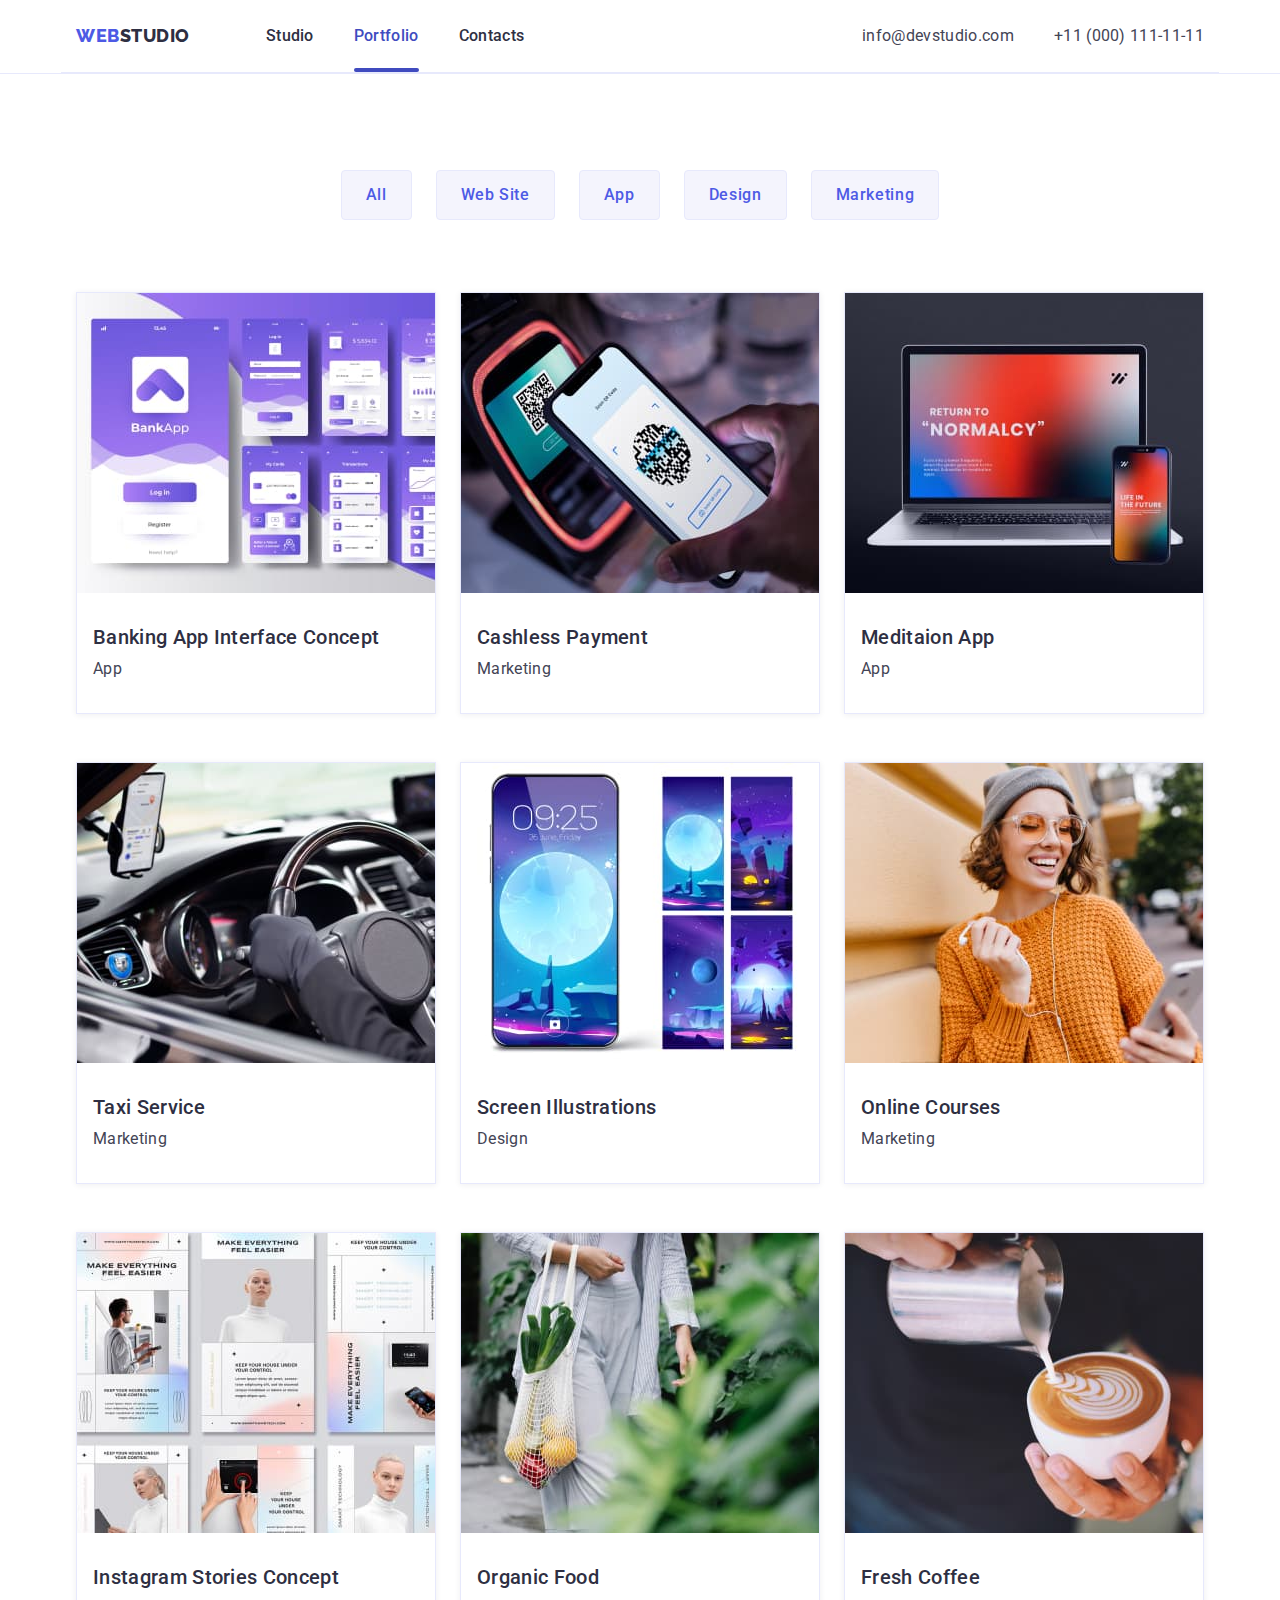
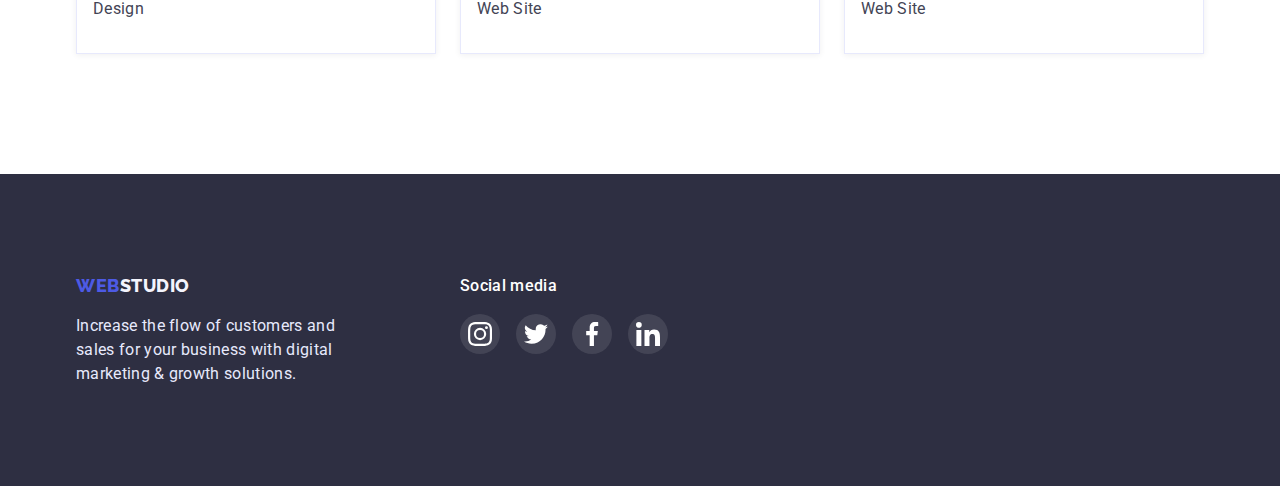
==== portfolio.html @ 42e221d4 "Initial commit" ====
<!DOCTYPE html>
<html lang="en">
  <head>
    <meta charset="UTF-8" />
    <meta http-equiv="X-UA-Compatible" content="IE=edge" />
    <meta name="viewport" content="width=device-width, initial-scale=1.0" />
    <link rel="preconnect" href="https://fonts.googleapis.com" />
    <link rel="preconnect" href="https://fonts.gstatic.com" crossorigin />
    <link
      href="https://fonts.googleapis.com/css2?family=Raleway:wght@800&family=Roboto:wght@400;500;700;900&display=swap"
      rel="stylesheet"
    />
    <link rel="stylesheet" href="./modern-normalize.css" />
    <link rel="stylesheet" href="./css/styles.css" />
    <title>Portfolio</title>
  </head>
  <body class="page">
    <!-- Header -->
    <header class="page-header">
      <div class="container page-header">
        <nav class="header-nav">
          <!-- Logo -->
          <a href="./index.html" class="logo-link link"
            ><span class="logo-web">Web</span>Studio</a
          >
          <!-- Navigation -->
          <ul class="header-nav list">
            <li class="header-nav-list-item">
              <a href="./index.html" class="header-nav link">Studio</a>
            </li>
            <li class="header-nav-list-item">
              <a href="./portfolio.html" class="header-nav link currentLink">Portfolio</a>
            </li>
            <li class="header-nav-list-item">
              <a href="" class="header-nav link">Contacts</a>
            </li>
          </ul>
        </nav>
        <!-- Contacts -->
        <address class="contacts">
          <ul class="contacts list">
            <li class="contact-item">
              <a href="mailto:info@devstudio.com" class="contacts link"
                >info@devstudio.com</a
              >
            </li>
            <li class="contact-item">
              <a href="tel:+110001111111" class="contacts link"
                >+11 (000) 111-11-11</a
              >
            </li>
          </ul>
        </address>
      </div>
    </header>
    <!-- Main conent -->
    <main>
      <!-- Filters -->
      <section class="projects section">
        <div class="container">
          <h2 class="section-title visually-hidden">Filters</h2>
          <ul class="filter-list list">
            <li class="filter-item">
              <button type="button" class="btn-filter">All</button>
            </li>
            <li class="filter-item">
              <button type="button" class="btn-filter">Web Site</button>
            </li>
            <li class="filter-item">
              <button type="button" class="btn-filter">App</button>
            </li>
            <li class="filter-item">
              <button type="button" class="btn-filter">Design</button>
            </li>
            <li class="filter-item">
              <button type="button" class="btn-filter">Marketing</button>
            </li>
          </ul>
          <!-- Projects -->

          <h1 class="section-title visually-hidden">Projects</h1>
          <ul class="project-list list">
            <li class="project-item">
              <a href="" class="project-item-link">
                <div class="item-link-thumb" >
                  <img
                    src="./images/portfolio/card-1.jpg"
                    alt="Banking App Interface Concept"
                    width="360"
                    class="project-img"
                  />
                  <div class="overlay">
                    <p class="overlay-text">
                      14 Stylish and User-Friendly App Design Concepts · Task
                      Manager App · Calorie Tracker App · Exotic Fruit Ecommerce
                      App · Cloud Storage App
                    </p>
                  </div>
                </div >
                <div class="wrapper">
                  <h2 class="project-item-name">
                    Banking App Interface Concept
                  </h2>
                  <p class="project-item-type">App</p>
                </div></a
              >
            </li>
            <li class="project-item">
              <a href="" class="project-item-link">
                <div class="item-link-thumb">
                  <img
                    src="./images/portfolio/card-2.jpg"
                    alt="Cashless Payment"
                    width="360"
                    class="project-img"
                  />
                  <div class="overlay">
                    <p class="overlay-text">
                      14 Stylish and User-Friendly App Design Concepts · Task
                      Manager App · Calorie Tracker App · Exotic Fruit Ecommerce
                      App · Cloud Storage App
                    </p>
                  </div>
                </div >
                <div class="wrapper">
                  <h2 class="project-item-name">Cashless Payment</h2>
                  <p class="project-item-type">Marketing</p>
                </div></a
              >
            </li>
            <li class="project-item">
              <a href="" class="project-item-link">
                <div class="item-link-thumb">
                  <img
                    src="./images/portfolio/card-3.jpg"
                    alt="Meditaion App"
                    width="360"
                    class="project-img"
                  />
                  <div class="overlay">
                    <p class="overlay-text">
                      14 Stylish and User-Friendly App Design Concepts · Task
                      Manager App · Calorie Tracker App · Exotic Fruit Ecommerce
                      App · Cloud Storage App
                    </p>
                  </div>
                </div >
                <div class="wrapper">
                  <h2 class="project-item-name">Meditaion App</h2>
                  <p class="project-item-type">App</p>
                </div></a
              >
            </li>
            <li class="project-item">
              <a href="" class="project-item-link">
                <div class="item-link-thumb" >
                  <img
                    src="./images/portfolio/card-4.jpg"
                    alt="Taxi Service"
                    width="360"
                    class="project-img"
                  />
                  <div class="overlay">
                    <p class="overlay-text">
                      14 Stylish and User-Friendly App Design Concepts · Task
                      Manager App · Calorie Tracker App · Exotic Fruit Ecommerce
                      App · Cloud Storage App
                    </p>
                  </div>
                </div >
                <div class="wrapper">
                  <h2 class="project-item-name">Taxi Service</h2>
                  <p class="project-item-type">Marketing</p>
                </div></a
              >
            </li>
            <li class="project-item">
              <a href="" class="project-item-link">
                <div class="item-link-thumb">
                  <img
                    src="./images/portfolio/card-5.jpg"
                    alt="Screen Illustrations"
                    width="360"
                    class="project-img"
                  />
                  <div class="overlay">
                    <p class="overlay-text">
                      14 Stylish and User-Friendly App Design Concepts · Task
                      Manager App · Calorie Tracker App · Exotic Fruit Ecommerce
                      App · Cloud Storage App
                    </p>
                  </div>
                </div >
                <div class="wrapper">
                  <h2 class="project-item-name">Screen Illustrations</h2>
                  <p class="project-item-type">Design</p>
                </div></a>
            </li>
            <li class="project-item">
              <a href="" class="project-item-link">
                <div class="item-link-thumb"><img
                  src="./images/portfolio/card-6.jpg"
                  alt="Online Courses"
                  width="360"
                  class="project-img"
                />
                <div class="overlay">
                  <p class="overlay-text">
                    14 Stylish and User-Friendly App Design Concepts · Task
                    Manager App · Calorie Tracker App · Exotic Fruit Ecommerce
                    App · Cloud Storage App
                  </p>
                </div>
              </div>
                <div class="wrapper">
                  <h2 class="project-item-name">Online Courses</h2>
                  <p class="project-item-type">Marketing</p>
                </div></a
              >
            </li>
            <li class="project-item">
              <a href="" class="project-item-link">
                <div class="item-link-thumb">
                  <img
                    src="./images/portfolio/card-7.jpg"
                    alt="Instagram Stories Concept"
                    width="360"
                    class="project-img"
                  />
                  <div class="overlay">
                    <p class="overlay-text">
                      14 Stylish and User-Friendly App Design Concepts · Task
                      Manager App · Calorie Tracker App · Exotic Fruit Ecommerce
                      App · Cloud Storage App
                    </p>
                  </div>
                </div >
                <div class="wrapper">
                  <h2 class="project-item-name">Instagram Stories Concept</h2>
                  <p class="project-item-type">Design</p>
                </div></a
              >
            </li>
            <li class="project-item">
              <a href="" class="project-item-link">
                <div class="item-link-thumb">
                  <img
                    src="./images/portfolio/card-8.jpg"
                    alt="Organic Food"
                    width="360"
                    class="project-img"
                  />
                  <div class="overlay">
                    <p class="overlay-text">
                      14 Stylish and User-Friendly App Design Concepts · Task
                      Manager App · Calorie Tracker App · Exotic Fruit Ecommerce
                      App · Cloud Storage App
                    </p>
                  </div>
                </div >
                <div class="wrapper">
                  <h2 class="project-item-name">Organic Food</h2>
                  <p class="project-item-type">Web Site</p>
                </div></a
              >
            </li>
            <li class="project-item">
              <a href="" class="project-item-link">
                <div class="item-link-thumb">
                  <img
                    src="./images/portfolio/card-9.jpg"
                    alt="Fresh Coffee"
                    width="360"
                    class="project-img"
                  />
                  <div class="overlay">
                    <p class="overlay-text">
                      14 Stylish and User-Friendly App Design Concepts · Task
                      Manager App · Calorie Tracker App · Exotic Fruit Ecommerce
                      App · Cloud Storage App
                    </p>
                  </div>
                </div >
                <div class="wrapper">
                  <h2 class="project-item-name">Fresh Coffee</h2>
                  <p class="project-item-type">Web Site</p>
                </div></a
              >
            </li>
          </ul>
        </div>
      </section>
    </main>
    <!-- Footer -->
    <footer class="page-footer">
      <div class="container footer">
        <div class="footer-logo-wrapper">
          <!-- Logo -->
          <a href="./index.html" class="logo-link link"
            ><span class="logo-web">Web</span
            ><span class="logo-studio">Studio</span></a
          >
          <!-- Description -->
          <p class="footer-text">
            Increase the flow of customers and sales for your business with
            digital marketing & growth solutions.
          </p>
        </div>
        <div class="social-media">
          <h2 class="social-media-title">Social media</h2>
          <ul class="social-media-icons list">
            <li class="media-item">
              <a class="media-item-link">
                <svg class="media-icon">
                  <use href="./images/sprite.svg#icon-instagram" />
                </svg>
              </a>
            </li>
            <li class="media-item">
              <a class="media-item-link">
                <svg class="media-icon">
                  <use href="./images/sprite.svg#icon-twitter" />
                </svg>
              </a>
            </li>
            <li class="media-item">
              <a class="media-item-link">
                <svg class="media-icon">
                  <use href="./images/sprite.svg#icon-facebook" />
                </svg>
              </a>
            </li>
            <li class="media-item">
              <a class="media-item-link">
                <svg class="media-icon">
                  <use href="./images/sprite.svg#icon-linkedin" />
                </svg>
              </a>
            </li>
          </ul>
        </div>
      </div>
    </footer>
  </body>
</html>
---- css/styles.css ----
:root {
  --background-color-main: #ffffff;
  --color-main: #2e2f42;
  --color-second: #4d5ae5;
  --contacts-color: #434455;
  --background-color-secondary: #f4f4fd;
  --backgroung-section-last: #8e8f99;
  --footer-text: #e7e9fc;
  --portfolio-btn-active: #404bbf;
  --success-messages-color: #31d0aa;
  --modal-background: #fcfcfc;
  --container-width: 1158px;
  --section-padding-top-bottom: 120px;
  --container-padding-left: 15px;
  --container-padding-right: 15px;
  --portfolio-card-padding: 32px;
}
html {
  box-sizing: border-box;
}
*,
*::before,
*::after {
  box-sizing: border-box;
}

.page {
  font-family: 'Roboto', sans-serif;
  letter-spacing: 0.02em;

  background-color: var(--background-color-main);
  color: var(--color-main);
}
.list {
  margin-top: 0;
  margin-bottom: 0;
  padding-left: 0;
  list-style: none;
}
.link {
  text-decoration: none;
}
.container {
  width: var(--container-width);
  margin-left: auto;
  margin-right: auto;
  padding-left: var(--container-padding-left);
  padding-right: var(--container-padding-right);
}
.centered {
  text-align: center;
}
/* Header */
.page-header {
  display: flex;
  justify-content: space-between;
  border-bottom: 1px solid var(--footer-text);
}

.header-nav {
  display: flex;
  align-items: center;
  padding: 0px;
}

.logo-link {
  margin-right: 76px;
  font-family: 'Raleway', sans-serif;
  font-style: normal;
  font-weight: 800;
  font-size: 18px;
  line-height: 1.33;
  letter-spacing: 0.03em;
  text-transform: uppercase;
  color: var(--color-main);
}
.logo-web {
  color: var(--color-second);
}
.header-nav.list {
  padding: 0;
}

.header-nav.link {
  position: relative;
  display: block;
  padding-top: 24px;
  padding-bottom: 0;
  padding-bottom: 24px;
  font-style: normal;
  font-weight: 500;
  font-size: 16px;
  line-height: 1.5;
  color: var(--color-main);

  transition-property: color, background-color;
  transition-duration: 250ms;
  transition-timing-function: cubic-bezier(0.4, 0, 0.2, 1);
}
.header-nav.link:hover,
.header-nav.link:focus {
  color: var(--portfolio-btn-active);
}
.header-nav.link.currentLink {
  color: var(--portfolio-btn-active);
}
.header-nav.link.currentLink::after {
  position: absolute;
  bottom: 0;
  display: block;
  width: 100%;
  height: 4px;
  margin: 0;
  padding-top: 0;
  background-color: var(--portfolio-btn-active);
  border-radius: 2px;
  content: '';
}
.header-nav-list-item {
  display: flex;
  flex-direction: column;
  justify-content: flex-end;
}
.header-nav-list-item:not(:last-child) {
  margin-right: 40px;
}
.contacts {
  display: flex;
  align-items: center;
  margin-left: auto;
}

.contacts.list {
  display: flex;
  padding: 0;
}
.contacts.link {
  color: var(--contacts-color);
  font-style: normal;
  margin: 0;

  transition-property: color;
  transition-duration: 250ms;
  transition-timing-function: cubic-bezier(0.4, 0, 0.2, 1);
}
.contacts.link:hover,
.contacts.link:focus {
  color: var(--portfolio-btn-active);
}
.contact-item:not(:last-child) {
  margin-right: 40px;
}
/* Footer */
.page-footer {
  padding-top: 100px;
  padding-bottom: 100px;
  background-color: var(--color-main);
  color: var(--footer-text);
}
.page-footer .logo-link {
  margin-right: 0;
  margin-bottom: 16px;
  display: block;
}
.logo-studio {
  color: var(--background-color-secondary);
}
.footer-text {
  margin: 0;
  width: 264px;
  font-size: 16px;
  line-height: 1.5;
}
.footer {
  display: flex;
}
.footer-logo-wrapper {
  margin-right: 120px;
}
.social-media-title {
  margin-top: 0;
  margin-bottom: 16px;
  font-weight: 500;
  font-size: 16px;
  line-height: 1.5;
  letter-spacing: 0.02em;

  color: var(--background-color-main);
}
.social-media-icons {
  display: flex;
  justify-content: flex-start;
  gap: 16px;
}

.media-item-link {
  width: 40px;
  height: 40px;
  display: flex;
  justify-content: center;
  align-items: center;
  background-color: rgba(255, 255, 255, 0.1);
  border-radius: 50%;
  cursor: pointer;

  transition-property: background-color;
  transition-duration: 250ms;
  transition-timing-function: cubic-bezier(0.4, 0, 0.2, 1);
}
.media-item-link:hover,
.media-item-link:focus {
  background-color: var(--success-messages-color);
}

.media-icon {
  width: 24px;
  height: 24px;
  fill: var(--background-color-main);
}

/* Studio page */
/* Titles on the page */
.title {
  font-weight: 700;
  font-size: 36px;
  line-height: 1.11;
  text-align: center;
  text-transform: capitalize;
}
/* Hero */
.section.hero {
  max-width: 1440px;
  margin-left: auto;
  margin-right: auto;
  padding-top: 188px;
  padding-bottom: 188px;
  color: var(--background-color-main);
  background-color: var(--color-main);
  background-image: linear-gradient(
      90deg,
      rgba(46, 47, 66, 0.7),
      rgba(46, 47, 66, 0.7)
    ),
    url('../images/people-office\ 1.jpg');
  background-repeat: no-repeat;
  background-size: cover;
  background-position: center;
}
.hero-title {
  width: 496px;
  min-height: 120px;
  margin-top: 0;
  margin-bottom: 48px;
  margin-left: auto;
  margin-right: auto;
  padding-left: 0;
  padding-right: 0;
  font-size: 56px;
  line-height: 1.07;
  text-align: center;
  letter-spacing: 0.02em;
  border: 0;
}
.hero-button {
  min-width: 169px;
  min-height: 56px;
  padding: 16px 32px;
  background-color: var(--color-second);
  font-family: inherit;
  font-style: normal;
  font-weight: 500;
  font-size: 16px;
  line-height: 1.5;
  align-items: center;
  letter-spacing: 0.04em;
  color: var(--background-color-main);

  box-shadow: 0px 4px 4px rgba(0, 0, 0, 0.15);
  border-radius: 4px;
  border: 2px solid transparent;
  cursor: pointer;

  transition-property: background-color;
  transition-duration: 250ms;
  transition-timing-function: cubic-bezier(0.4, 0, 0.2, 1);
}
.hero-button:hover,
.hero-button:focus {
  background-color: var(--portfolio-btn-active);
}
.backdrop {
  position: fixed;
  top: 0;
  left: 0;
  width: 100%;
  height: 100%;
  background-color: rgba(46, 47, 66, 0.4);

  transition-property: opacity;
  transition-duration: 250ms;
  transition-timing-function: cubic-bezier(0.4, 0, 0.2, 1);
}
.backdrop.is-hidden {
  opacity: 0;
  pointer-events: none;
}
.modal-window {
  position: absolute;
  top: 50%;
  left: 50%;
  width: 408px;
  height: 576px;
  transform: translate(-50%, -50%);
  background-color: var(--modal-background);
  box-shadow: 0px 1px 1px rgba(0, 0, 0, 0.14), 0px 1px 3px rgba(0, 0, 0, 0.12),
    0px 2px 1px rgba(0, 0, 0, 0.2);
  border-radius: 4px;
}
.modal-close {
  position: absolute;
  top: 24px;
  right: 24px;
  width: 24px;
  height: 24px;
  display: flex;
  justify-content: center;
  align-items: center;
  background-color: var(--footer-text);

  border-radius: 50%;
  border: 1px solid rgba(0, 0, 0, 0.1);

  transition-property: color, background-color;
  transition-duration: 250ms;
  transition-timing-function: cubic-bezier(0.4, 0, 0.2, 1);
}
.modal-close-icon {
  fill: currentColor;
}
.modal-close:is(:hover, :focus) {
  color: var(--background-color-main);
  background-color: var(--portfolio-btn-active);
}
/* Section 1 */
.section {
  padding-top: var(--section-padding-top-bottom);
  padding-bottom: var(--section-padding-top-bottom);
}
.feature-list {
  display: flex;
  gap: 24px;
}
.list-item-wrapper {
  width: 264px;
  height: 112px;
  display: flex;
  justify-content: center;
  align-items: center;
  margin-bottom: 8px;

  background-color: var(--background-color-secondary);
  border-radius: 4px;
}
.feature-item-icon {
  width: 64px;
  height: 64px;
}

.feature-list-item {
  flex-basis: calc((100%-24px * 3) / 4);
}

.feature-item {
  margin-top: 0;
  margin-bottom: 8px;

  font-weight: 500;
  font-size: 20px;
  line-height: 1.2;
}
.feature-descr {
  margin: 0;

  font-size: 16px;
  line-height: 1.5;
  color: #434455;
}
/* Section 2 */
.section.job {
  padding-top: 0;
}
.job-title {
  margin-top: 0;
  margin-bottom: 72px;
}
.job-list {
  display: flex;
  justify-content: space-between;
}
.job-img,
.team-img {
  display: block;
}

/* Section 3 */
.team {
  background-color: var(--background-color-secondary);
  padding-top: 120px;
  padding-bottom: 120px;
  text-align: center;
}
.team-title {
  margin-top: 0px;
  margin-bottom: 72px;
}
.team-list {
  display: flex;
  gap: 24px;
}

.team-list-item {
  flex-basis: calc((100%- (3 * 24)) / 4);
  background: var(--background-color-main);
  box-shadow: 0px 1px 6px rgba(46, 47, 66, 0.08),
    0px 1px 1px rgba(46, 47, 66, 0.16), 0px 2px 1px rgba(46, 47, 66, 0.08);
  border-radius: 0px 0px 4px 4px;
}
.team-item-content {
  margin: 0;
  padding-top: 32px;
  padding-bottom: 32px;
  padding-left: 16px;
  padding-right: 16px;
}
.team-member {
  margin-top: 0;
  margin-bottom: 8px;
}
.team-member-pos {
  margin-bottom: 8;
}
.team-member-icons {
  display: flex;
  gap: 24px;
}

.member-icon-link {
  width: 40px;
  height: 40px;
  display: flex;
  justify-content: center;
  align-items: center;
  background-color: var(--color-second);
  border-radius: 50%;
  cursor: pointer;

  transition-property: background-color;
  transition-duration: 250ms;
  transition-timing-function: cubic-bezier(0.4, 0, 0.2, 1);
}
.member-icon-link:hover,
.member-icon-link:focus {
  background-color: var(--portfolio-btn-active);
}
.member-icon {
  width: 16px;
  height: 16px;
  margin: 0;
  display: block;
  fill: var(--background-color-main);
}
.icon-svg {
  width: 100%;
  height: 100%;
}
/* Section 4 (Customers) */
.customers {
  padding-top: 130px;
  padding-bottom: 120px;
}

.customers-title {
  margin-bottom: 72px;
}
.customers-list {
  display: flex;
  gap: 24px;
}
.customers-item {
  width: 168px;
  height: 88px;
}
.customers-link {
  display: flex;
  justify-content: center;
  align-items: center;
  width: 100%;
  height: 100%;
  color: var(--backgroung-section-last);
  border: 1px solid var(--backgroung-section-last);
  border-radius: 4px;

  transition-property: color, border;
  transition-duration: 250ms;
  transition-timing-function: cubic-bezier(0.4, 0, 0.2, 1);
}

.customers-link:hover,
.customers-link:focus {
  color: var(--portfolio-btn-active);
  border: 1px solid var(--portfolio-btn-active);
}
.customers-icon {
  width: 104px;
  height: 56px;
  margin: 0;
  display: block;
  fill: currentColor;
}

/* Portfolio page */

/* Section 1 */
.projects.section {
  padding-top: 96px;
  padding-bottom: 120px;
}
.section-title {
  color: var(--color-main);
}
.visually-hidden {
  position: absolute;
  white-space: nowrap;
  width: 1px;
  height: 1px;
  overflow: hidden;
  border: 0;
  padding: 0;
  clip: rect(0 0 0 0);
  clip-path: inset(50%);
  margin: -1px;
}
.filter-list {
  margin-bottom: 72px;
  padding-left: 0;
  display: flex;
  justify-content: center;
}
.btn-filter {
  padding: 12px 24px;
  font-family: 'Roboto';
  font-weight: 500;
  background-color: var(--background-color-secondary);
  color: var(--color-second);
  font-style: normal;
  font-weight: 500;
  font-size: 16px;
  line-height: 1.5;
  letter-spacing: 0.04em;
  border-radius: 4px;
  border: 1px solid var(--footer-text);
  cursor: pointer;

  transition-property: color, background-color, box-shadow;
  transition-duration: 250ms;
  transition-timing-function: cubic-bezier(0.4, 0, 0.2, 1);
}
.btn-filter:hover,
.btn-filter:focus {
  background-color: var(--portfolio-btn-active);
  color: var(--background-color-main);
  font-weight: 500;
  font-size: 16px;
  line-height: 1.5;
  letter-spacing: 0.04em;
  cursor: pointer;
  border: 1px solid transparent;
  cursor: pointer;
  box-shadow: 0px 3px 1px rgba(0, 0, 0, 0.1), 0px 2px 1px rgba(0, 0, 0, 0.08),
    0px 2px 2px rgba(0, 0, 0, 0.12);
}
.filter-item:not(:last-child) {
  margin-right: 24px;
}
/* Projects */
.project-list {
  margin-bottom: 0;
  display: flex;
  flex-wrap: wrap;
  justify-content: space-between;
  align-content: space-between;
}
.project-item:not(:nth-last-child(-n + 3)) {
  margin-bottom: 48px;
}
.project-item-link {
  position: relative;
  display: block;
  width: 360px;

  text-decoration: none;
  border: 1px solid var(--footer-text);
  box-shadow: 0px 1px 6px rgba(46, 47, 66, 0.08);
  cursor: pointer;

  overflow: hidden;

  transition-property: border, box-shadow;
  transition-duration: 250ms;
  transition-timing-function: cubic-bezier(0.4, 0, 0.2, 1);
}
.project-item-link:hover {
  border: 0.5px solid var(--background-color-secondary);
  box-shadow: 0px 1px 6px rgba(46, 47, 66, 0.08),
    0px 1px 1px rgba(46, 47, 66, 0.16), 0px 2px 1px rgba(46, 47, 66, 0.08);
}

.project-item-name {
  margin-top: 0;
  margin-bottom: 8px;
  margin-left: 16px;
  color: var(--color-main);
  font-weight: 500;
  font-size: 20px;
  line-height: 1.2;
}
.project-item-type {
  margin-top: 0;
  margin-left: 16px;
  margin-bottom: 0;
  color: var(--contacts-color);
  font-size: 16px;
  line-height: 1.5;
}
.project-img {
  display: block;
}
.wrapper {
  padding-top: var(--portfolio-card-padding);
  padding-bottom: var(--portfolio-card-padding);
}
.item-link-thumb {
  position: relative;
  width: 360px;
  height: 300px;
  overflow: hidden;
}
.overlay {
  position: absolute;
  top: 0;
  left: 0;
  display: block;
  width: 100%;
  height: 100%;
  margin: 0;
  padding-top: 40px;
  padding-left: 32px;
  padding-right: 32px;

  font-size: 16px;
  line-height: 1.5;
  letter-spacing: 0.02em;
  color: var(--background-color-secondary);
  background-color: var(--color-second);

  transform: translateY(100%);
  transition-property: transform;
  transition-duration: 250ms;
  transition-timing-function: cubic-bezier(0.4, 0, 0.2, 1);
}
.project-item-link:is(:hover, :focus) .overlay {
  transform: translateY(0);
}
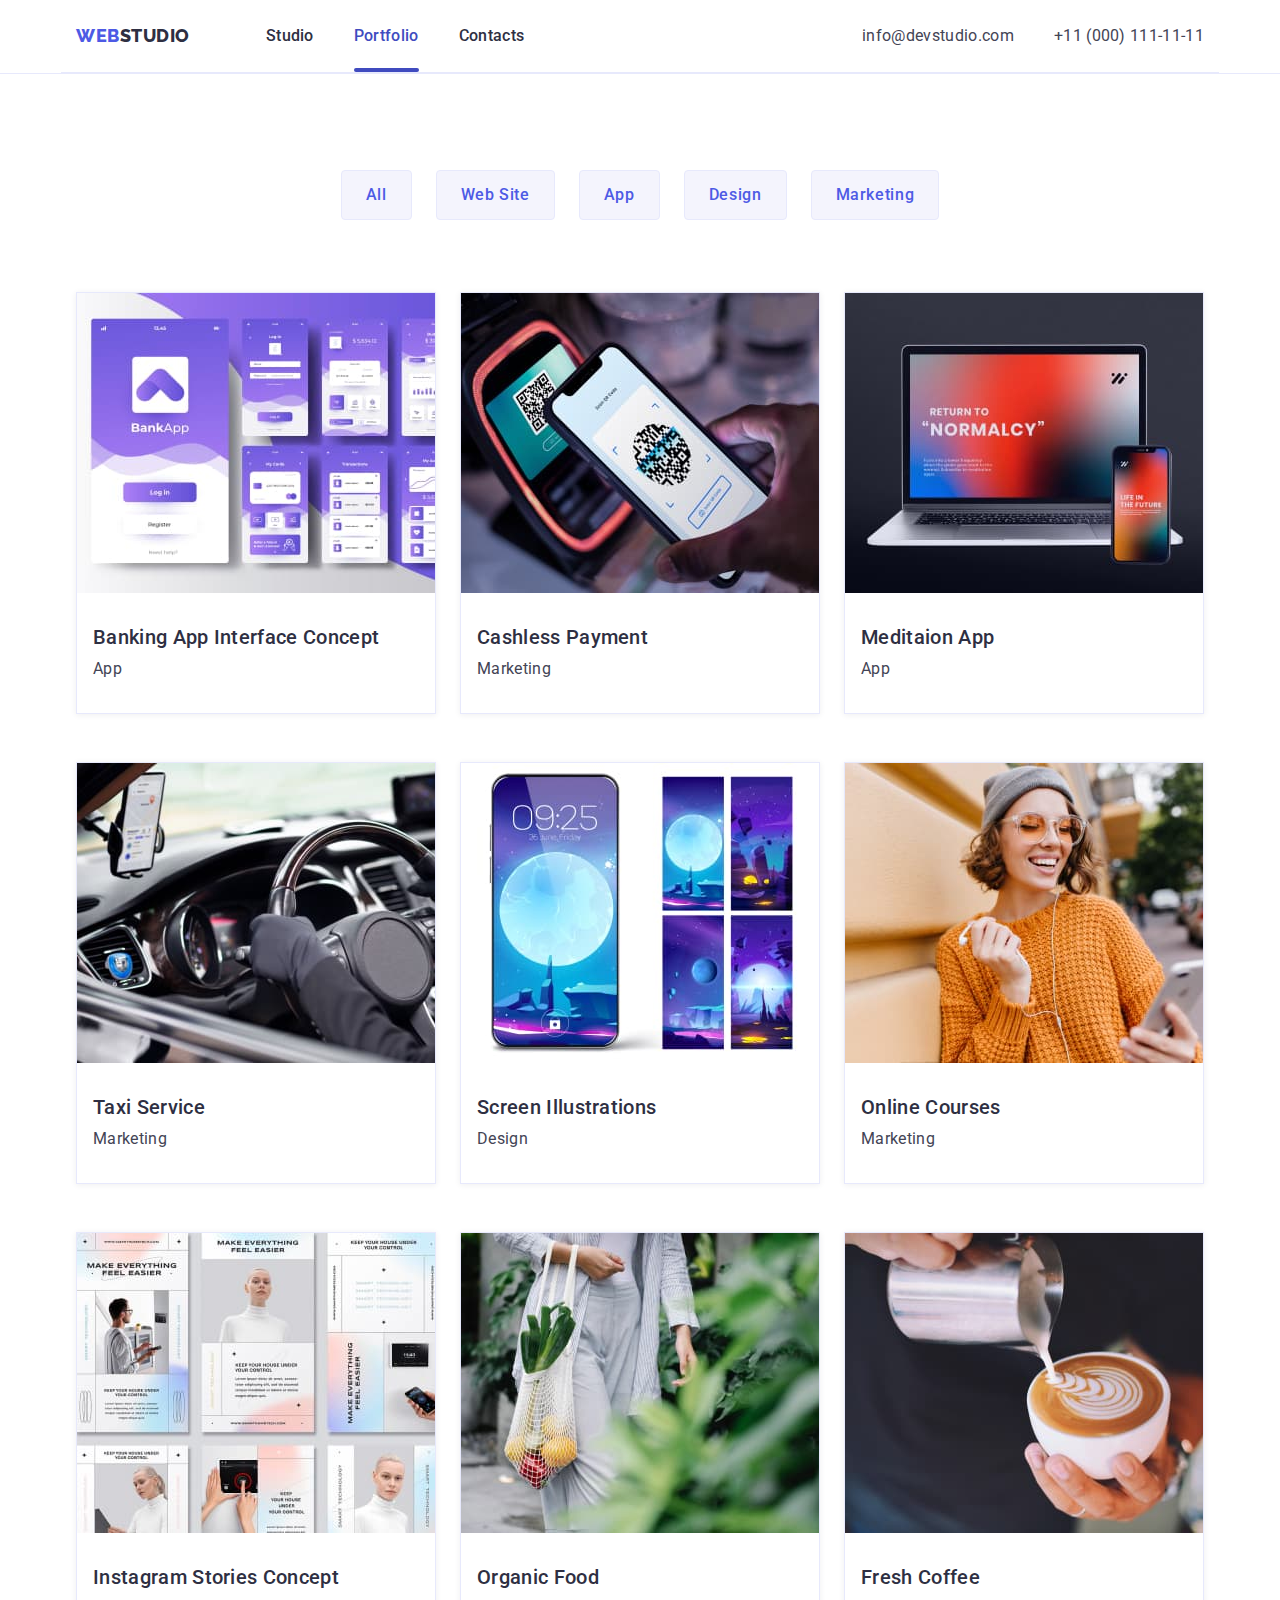
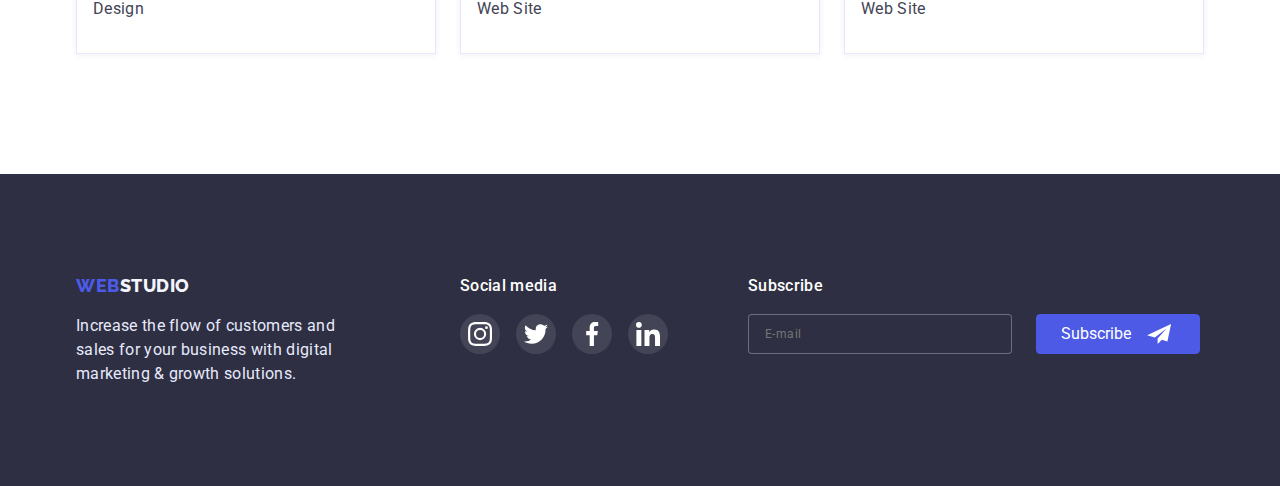
==== commit 53ac1050: "update index&portfolio&css" ====
--- a/portfolio.html
+++ b/portfolio.html
@@ -339,6 +339,25 @@
             </li>
           </ul>
         </div>
+        <form class="subscribe">
+          <p class="subscribe-text">Subscribe</p>
+          <div class="subsribe-input-wrap">
+            <input
+              type="email"
+              name="user-email"
+              id="user-email"
+              placeholder="E-mail"
+              required
+              class="subscribe-email"
+            />
+            <button type="submit" class="subscribe-button">
+              Subscribe
+              <svg class="subscribe-button-icon">
+                <use href="./images/sprite.svg#icon-send"></use>
+              </svg>
+            </button>
+          </div>
+        </form>
       </div>
     </footer>
   </body>
--- a/css/styles.css
+++ b/css/styles.css
@@ -14,6 +14,7 @@
   --container-padding-left: 15px;
   --container-padding-right: 15px;
   --portfolio-card-padding: 32px;
+  --transition-dur-and-func: 250ms cubic-bezier(0.4, 0, 0.2, 1);
 }
 html {
   box-sizing: border-box;
@@ -93,9 +94,8 @@
   line-height: 1.5;
   color: var(--color-main);
 
-  transition-property: color, background-color;
-  transition-duration: 250ms;
-  transition-timing-function: cubic-bezier(0.4, 0, 0.2, 1);
+  transition: color var(--transition-dur-and-func),
+    background-color var(--transition-dur-and-func);
 }
 .header-nav.link:hover,
 .header-nav.link:focus {
@@ -139,9 +139,7 @@
   font-style: normal;
   margin: 0;
 
-  transition-property: color;
-  transition-duration: 250ms;
-  transition-timing-function: cubic-bezier(0.4, 0, 0.2, 1);
+  transition: color var(--transition-dur-and-func);
 }
 .contacts.link:hover,
 .contacts.link:focus {
@@ -177,7 +175,11 @@
 .footer-logo-wrapper {
   margin-right: 120px;
 }
-.social-media-title {
+.social-media {
+  margin-right: 80px;
+}
+.social-media-title,
+.subscribe-text {
   margin-top: 0;
   margin-bottom: 16px;
   font-weight: 500;
@@ -203,9 +205,7 @@
   border-radius: 50%;
   cursor: pointer;
 
-  transition-property: background-color;
-  transition-duration: 250ms;
-  transition-timing-function: cubic-bezier(0.4, 0, 0.2, 1);
+  transition: background-color var(--transition-dur-and-func);
 }
 .media-item-link:hover,
 .media-item-link:focus {
@@ -217,7 +217,50 @@
   height: 24px;
   fill: var(--background-color-main);
 }
-
+.subsribe-input-wrap {
+  display: flex;
+  align-items: center;
+  gap: 24px;
+}
+.subscribe-email {
+  width: 264px;
+  height: 40px;
+  padding-top: 8px;
+  padding-bottom: 8px;
+  padding-left: 16px;
+  font-size: 12px;
+  line-height: 2;
+  letter-spacing: 0.04em;
+
+  color: var(--background-color-main);
+  background-color: var(--color-main);
+  border: 1px solid rgba(255, 255, 255, 0.3);
+  border-radius: 4px;
+}
+.subscribe-email:placeholder {
+  color: rgba(255, 255, 255, 0.6);
+}
+
+.subscribe-button {
+  display: flex;
+  align-items: center;
+  gap: 16px;
+  width: 164px;
+  height: 40px;
+  padding-top: 8px;
+  padding-bottom: 8px;
+  padding-left: 24px;
+  color: var(--background-color-main);
+  background-color: var(--color-second);
+  border-radius: 4px;
+  border: 1px solid var(--color-second);
+}
+
+.subscribe-button-icon {
+  width: 24px;
+  height: 20px;
+  fill: var(--background-color-main);
+}
 /* Studio page */
 /* Titles on the page */
 .title {
@@ -261,7 +304,8 @@
   letter-spacing: 0.02em;
   border: 0;
 }
-.hero-button {
+.hero-button,
+.submit-button {
   min-width: 169px;
   min-height: 56px;
   padding: 16px 32px;
@@ -280,14 +324,17 @@
   border: 2px solid transparent;
   cursor: pointer;
 
-  transition-property: background-color;
-  transition-duration: 250ms;
-  transition-timing-function: cubic-bezier(0.4, 0, 0.2, 1);
+  transition: background-color var(--transition-dur-and-func);
 }
 .hero-button:hover,
-.hero-button:focus {
+.hero-button:focus,
+.submit-button:hover,
+.submit-button:focus {
   background-color: var(--portfolio-btn-active);
 }
+
+/* Backdrop & modal window */
+
 .backdrop {
   position: fixed;
   top: 0;
@@ -296,12 +343,12 @@
   height: 100%;
   background-color: rgba(46, 47, 66, 0.4);
 
-  transition-property: opacity;
-  transition-duration: 250ms;
-  transition-timing-function: cubic-bezier(0.4, 0, 0.2, 1);
+  transition: opacity var(--transition-dur-and-func),
+    visibility var(--transition-dur-and-func);
 }
 .backdrop.is-hidden {
   opacity: 0;
+  visibility: hidden;
   pointer-events: none;
 }
 .modal-window {
@@ -309,12 +356,178 @@
   top: 50%;
   left: 50%;
   width: 408px;
-  height: 576px;
-  transform: translate(-50%, -50%);
+  min-height: 584px;
+  padding-top: 76px;
+  padding-left: 24px;
+  padding-right: 24px;
+  transform: translate(-50%, -50%) scale(1);
   background-color: var(--modal-background);
   box-shadow: 0px 1px 1px rgba(0, 0, 0, 0.14), 0px 1px 3px rgba(0, 0, 0, 0.12),
     0px 2px 1px rgba(0, 0, 0, 0.2);
   border-radius: 4px;
+
+  transition: transform var(--transition-dur-and-func) 250ms;
+}
+.backdrop.is-hidden .modal-window {
+  transform: scale(0);
+}
+.modal-text {
+  display: block;
+  margin-top: 0;
+  margin-bottom: 16px;
+  margin-left: auto;
+  margin-right: auto;
+  font-weight: 500;
+  font-size: 16px;
+  line-height: 1.5;
+  text-align: center;
+  letter-spacing: 0.02em;
+  color: var(--color-main);
+}
+.contact-info {
+  display: flex;
+  flex-direction: column;
+  align-items: flex-start;
+}
+.contact-info-label {
+  padding-top: 0;
+  margin-bottom: 4px;
+  font-size: 12px;
+  line-height: calc(14.06 / 12);
+  letter-spacing: 0.01em;
+
+  color: var(--backgroung-section-last);
+}
+.input-wrap {
+  position: relative;
+  width: 100%;
+  display: flex;
+  flex-direction: column;
+  justify-content: flex-start;
+  align-items: flex-start;
+  margin-bottom: 8px;
+}
+.modal-contact-icon {
+  position: absolute;
+  left: 16px;
+  bottom: 11px;
+  width: 18px;
+  height: 18px;
+  fill: var(--color-main);
+
+  transition: fill var(--transition-dur-and-func);
+}
+.contact-info-input {
+  width: 100%;
+  min-height: 40px;
+  padding: 0 0 0 38px;
+  font-weight: 400;
+  font-size: 18px;
+  line-height: 1.333;
+  letter-spacing: 0.01em;
+  color: var(--color-main);
+  background-color: var(--modal-background);
+  border: 1px solid rgba(33, 33, 33, 0.2);
+  border-radius: 4px;
+
+  transition: outline var(--transition-dur-and-func);
+}
+.contact-info-input:focus {
+  outline: 1px solid var(--color-second);
+}
+.contact-info-input:focus + .modal-contact-icon {
+  fill: var(--color-second);
+}
+.comment-wrap {
+  display: flex;
+  flex-direction: column;
+  justify-content: flex-start;
+  align-items: flex-start;
+  width: 100%;
+  padding: 0;
+  margin-bottom: 16px;
+}
+.comment-text {
+  width: 100%;
+  height: 120px;
+  padding: 16px 8px;
+  font-weight: 400;
+  font-size: 12px;
+  line-height: 1.33;
+  letter-spacing: 0.04em;
+  color: var(--color-main);
+  background-color: var(--modal-background);
+  border: 1px solid rgba(33, 33, 33, 0.2);
+  border-radius: 4px;
+  resize: none;
+
+  transition: border-color var(--transition-dur-and-func);
+}
+.comment-text::placeholder {
+  font-weight: 400;
+  font-size: 12px;
+  line-height: 1.33;
+  letter-spacing: 0.04em;
+  color: rgba(117, 117, 117, 0.5);
+}
+.comment-text:focus {
+  outline: none;
+  border-color: var(--color-second);
+}
+.checkbox-wrap {
+  display: flex;
+  align-items: center;
+  margin-bottom: 24px;
+}
+
+.checkbox-custom {
+  display: block;
+  width: 16px;
+  height: 16px;
+  padding: 0;
+  margin-right: 8px;
+  border: 1.25px solid var(--color-main);
+  border-radius: 2px;
+  overflow: hidden;
+  cursor: pointer;
+
+  transition: border-color var(--transition-dur-and-func);
+}
+.checkbox-icon {
+  width: 16px;
+  height: 16px;
+  padding: 0;
+  opacity: 0;
+
+  transition: opacity var(--transition-dur-and-func);
+}
+
+.checkbox-label {
+  display: flex;
+  align-items: center;
+  margin-bottom: 0;
+  font-family: 'Roboto';
+  font-weight: 400;
+  font-size: 12px;
+  line-height: 1.33;
+  letter-spacing: 0.04em;
+
+  color: #757575;
+}
+.terms-privacy {
+  color: var(--color-second);
+}
+
+.checkbox-input:focus + .checkbox-label > .checkbox-custom {
+  outline: none;
+  border-color: var(--color-second);
+}
+.checkbox-input:checked + .checkbox-label > .checkbox-custom > .checkbox-icon {
+  opacity: 1;
+}
+
+.submit-button {
+  margin: 0 auto;
 }
 .modal-close {
   position: absolute;
@@ -329,10 +542,9 @@
 
   border-radius: 50%;
   border: 1px solid rgba(0, 0, 0, 0.1);
-
-  transition-property: color, background-color;
-  transition-duration: 250ms;
-  transition-timing-function: cubic-bezier(0.4, 0, 0.2, 1);
+cursor: pointer;
+  transition: color var(--transition-dur-and-func),
+    background-color var(--transition-dur-and-func);
 }
 .modal-close-icon {
   fill: currentColor;
@@ -454,9 +666,7 @@
   border-radius: 50%;
   cursor: pointer;
 
-  transition-property: background-color;
-  transition-duration: 250ms;
-  transition-timing-function: cubic-bezier(0.4, 0, 0.2, 1);
+  transition: background-color var(--transition-dur-and-func);
 }
 .member-icon-link:hover,
 .member-icon-link:focus {
@@ -500,9 +710,8 @@
   border: 1px solid var(--backgroung-section-last);
   border-radius: 4px;
 
-  transition-property: color, border;
-  transition-duration: 250ms;
-  transition-timing-function: cubic-bezier(0.4, 0, 0.2, 1);
+  transition: color var(--transition-dur-and-func),
+    border var(--transition-dur-and-func);
 }
 
 .customers-link:hover,
@@ -561,9 +770,9 @@
   border: 1px solid var(--footer-text);
   cursor: pointer;
 
-  transition-property: color, background-color, box-shadow;
-  transition-duration: 250ms;
-  transition-timing-function: cubic-bezier(0.4, 0, 0.2, 1);
+  transition: color var(--transition-dur-and-func),
+    background-color var(--transition-dur-and-func),
+    box-shadow var(--transition-dur-and-func);
 }
 .btn-filter:hover,
 .btn-filter:focus {
@@ -605,9 +814,8 @@
 
   overflow: hidden;
 
-  transition-property: border, box-shadow;
-  transition-duration: 250ms;
-  transition-timing-function: cubic-bezier(0.4, 0, 0.2, 1);
+  transition: border var(--transition-dur-and-func),
+    box-shadow var(--transition-dur-and-func);
 }
 .project-item-link:hover {
   border: 0.5px solid var(--background-color-secondary);
@@ -664,9 +872,7 @@
   background-color: var(--color-second);
 
   transform: translateY(100%);
-  transition-property: transform;
-  transition-duration: 250ms;
-  transition-timing-function: cubic-bezier(0.4, 0, 0.2, 1);
+  transition: transform var(--transition-dur-and-func);
 }
 .project-item-link:is(:hover, :focus) .overlay {
   transform: translateY(0);
